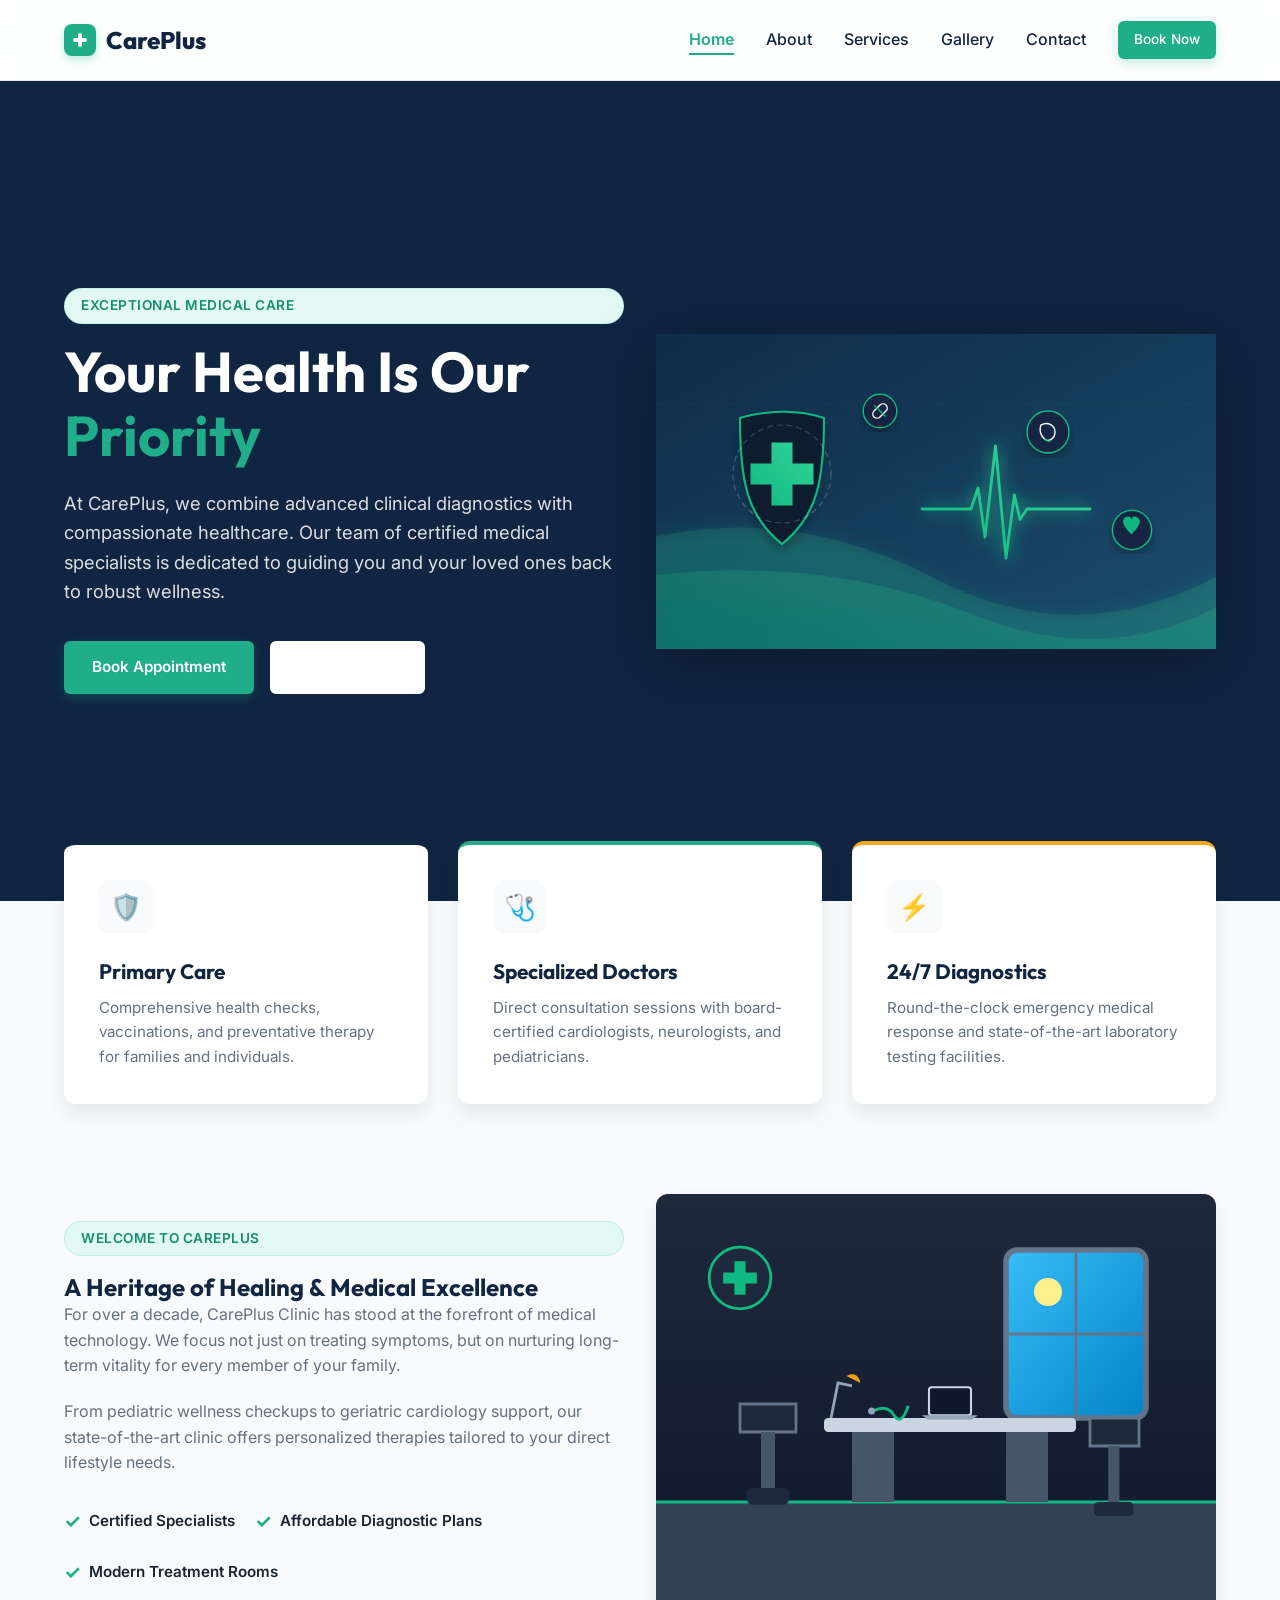
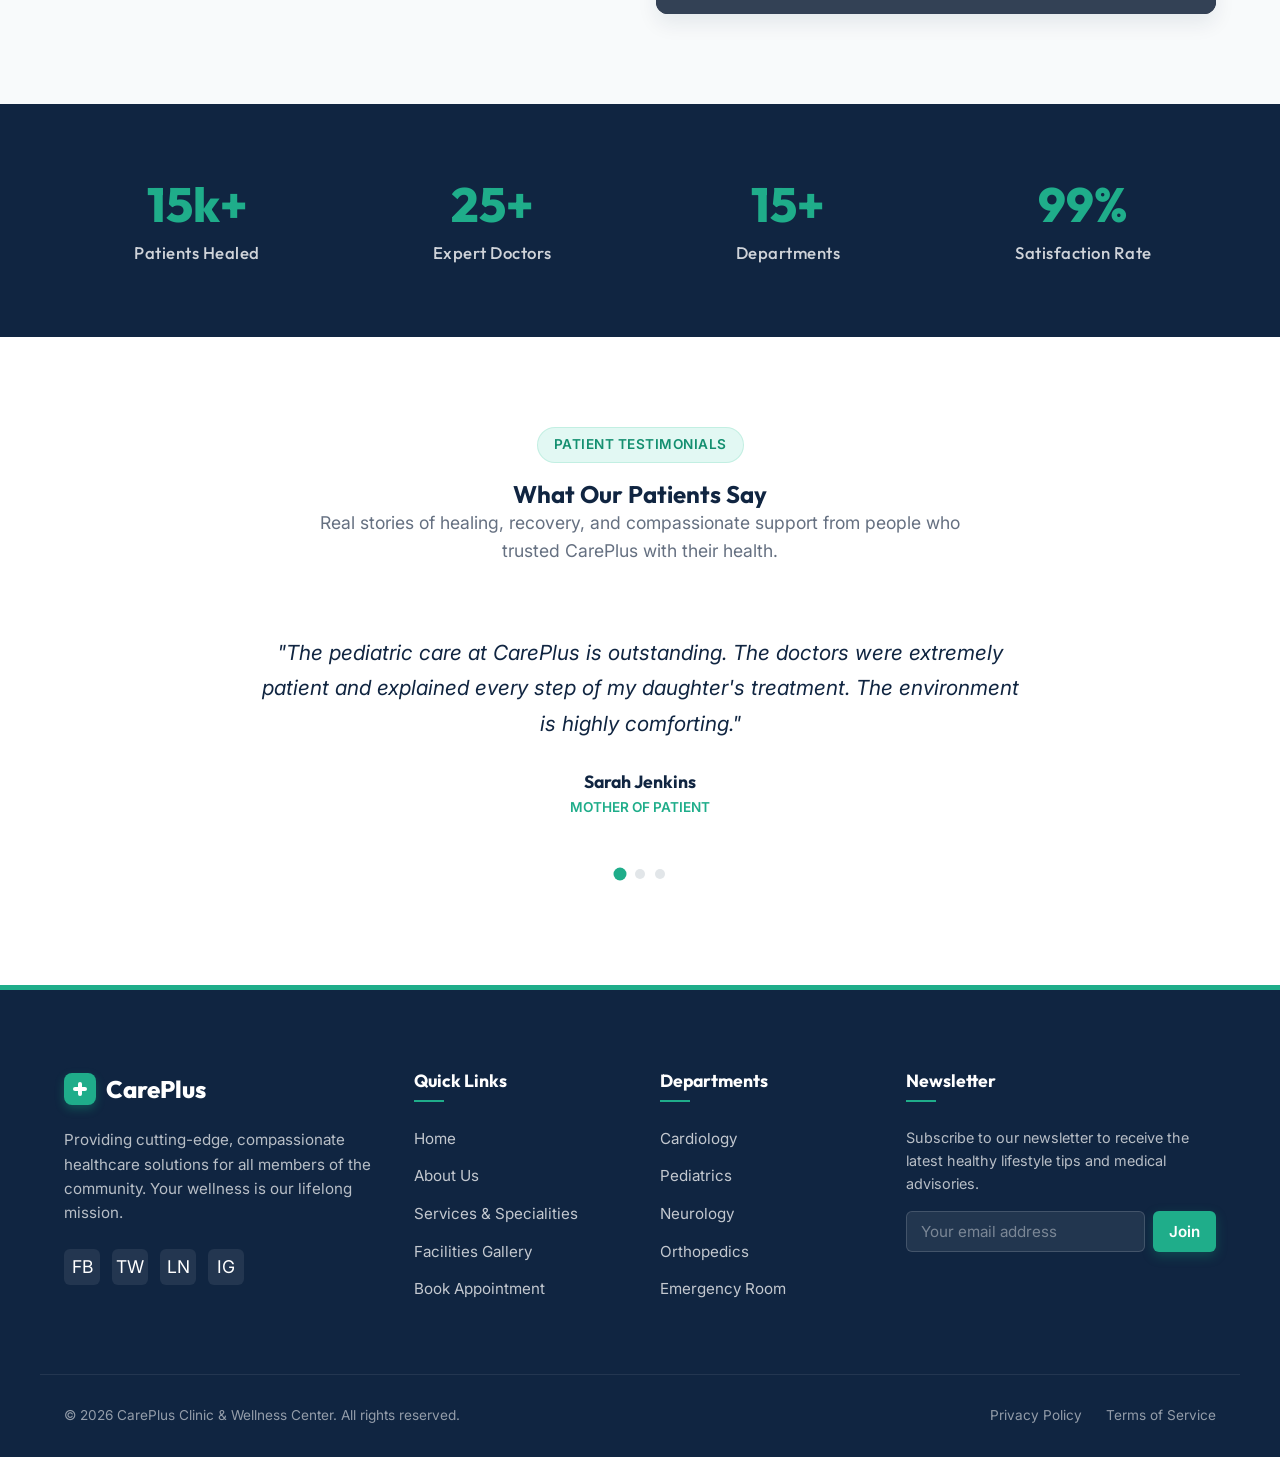
==== index.html @ 42dba678 "Add files via upload" ====
<!DOCTYPE html>
<html lang="en">
<head>
  <meta charset="UTF-8">
  <meta name="viewport" content="width=device-width, initial-scale=1.0">
  <!-- Basic SEO Checklist -->
  <title>CarePlus Clinic & Wellness Center | Home</title>
  <meta name="description" content="Welcome to CarePlus Clinic & Wellness Center. We provide compassionate, state-of-the-art healthcare services including pediatrics, cardiology, orthopedics, and emergency care. Book your appointment online today.">
  <meta name="keywords" content="health care clinic, medical services, book appointment online, emergency doctor, family wellness, CarePlus clinic">
  <!-- Stylesheets -->
  <link rel="stylesheet" href="css/style.css">
  <link rel="icon" type="image/svg+xml" href="assets/images/doctor-1.svg">
</head>
<body>

  <!-- Navigation Header -->
  <header>
    <div class="container navbar">
      <a href="index.html" class="logo" id="headerLogo">
        <div class="logo-cross"></div>
        <span>CarePlus</span>
      </a>
      <nav>
        <ul class="nav-links" id="navigationMenu">
          <li><a href="index.html" class="active">Home</a></li>
          <li><a href="about.html">About</a></li>
          <li><a href="services.html">Services</a></li>
          <li><a href="gallery.html">Gallery</a></li>
          <li><a href="contact.html">Contact</a></li>
          <li><a href="contact.html" class="btn btn-primary" style="padding: 8px 16px; font-size: 0.85rem; color: #fff;">Book Now</a></li>
        </ul>
      </nav>
      <div class="hamburger" id="mobileMenuToggle">
        <span></span>
        <span></span>
        <span></span>
      </div>
    </div>
  </header>

  <!-- Main Content -->
  <main>
    
    <!-- Hero Banner Section -->
    <section class="hero" id="homeHero">
      <div class="container grid-2">
        <div class="hero-content">
          <span class="badge">Exceptional Medical Care</span>
          <h1>Your Health Is Our <span>Priority</span></h1>
          <p class="hero-text">At CarePlus, we combine advanced clinical diagnostics with compassionate healthcare. Our team of certified medical specialists is dedicated to guiding you and your loved ones back to robust wellness.</p>
          <div class="hero-buttons">
            <a href="contact.html" class="btn btn-primary" id="heroBookBtn">Book Appointment</a>
            <a href="services.html" class="btn btn-secondary btn-light" id="heroServicesBtn" style="border: 2px solid #fff; color: #fff;">Our Services</a>
          </div>
        </div>
        <div class="hero-img">
          <img src="assets/images/hero.svg" alt="Modern healthcare clinic facilities and stethoscope illustration representing CarePlus wellness" id="heroIllustration">
        </div>
      </div>
    </section>

    <!-- Overlapping Features Cards -->
    <section class="features-grid container" id="homeFeatures">
      <div class="grid-3">
        <!-- Feature 1 -->
        <div class="feature-card">
          <div class="feature-icon">🛡️</div>
          <h3>Primary Care</h3>
          <p>Comprehensive health checks, vaccinations, and preventative therapy for families and individuals.</p>
        </div>
        <!-- Feature 2 -->
        <div class="feature-card">
          <div class="feature-icon">🩺</div>
          <h3>Specialized Doctors</h3>
          <p>Direct consultation sessions with board-certified cardiologists, neurologists, and pediatricians.</p>
        </div>
        <!-- Feature 3 -->
        <div class="feature-card">
          <div class="feature-icon">⚡</div>
          <h3>24/7 Diagnostics</h3>
          <p>Round-the-clock emergency medical response and state-of-the-art laboratory testing facilities.</p>
        </div>
      </div>
    </section>

    <!-- Welcome Section (Highlights) -->
    <section class="section-padding" id="welcomeSection">
      <div class="container grid-2">
        <div style="display: flex; flex-direction: column; justify-content: center;">
          <span class="badge">Welcome to CarePlus</span>
          <h2>A Heritage of Healing & Medical Excellence</h2>
          <p style="color: var(--text-muted); margin-bottom: 20px;">For over a decade, CarePlus Clinic has stood at the forefront of medical technology. We focus not just on treating symptoms, but on nurturing long-term vitality for every member of your family.</p>
          <p style="color: var(--text-muted); margin-bottom: 30px;">From pediatric wellness checkups to geriatric cardiology support, our state-of-the-art clinic offers personalized therapies tailored to your direct lifestyle needs.</p>
          <div style="display: flex; gap: 20px; flex-wrap: wrap;">
            <div style="display: flex; align-items: center; gap: 8px;">
              <span style="color: var(--secondary-color); font-weight: bold; font-size: 1.2rem;">✓</span>
              <span style="font-weight: 600; font-size: 0.95rem;">Certified Specialists</span>
            </div>
            <div style="display: flex; align-items: center; gap: 8px;">
              <span style="color: var(--secondary-color); font-weight: bold; font-size: 1.2rem;">✓</span>
              <span style="font-weight: 600; font-size: 0.95rem;">Affordable Diagnostic Plans</span>
            </div>
            <div style="display: flex; align-items: center; gap: 8px;">
              <span style="color: var(--secondary-color); font-weight: bold; font-size: 1.2rem;">✓</span>
              <span style="font-weight: 600; font-size: 0.95rem;">Modern Treatment Rooms</span>
            </div>
          </div>
        </div>
        <div style="display: flex; align-items: center; justify-content: center;">
          <img src="assets/images/clinic-1.svg" alt="Modern doctor consultation room and patient lounge at CarePlus Clinic" style="border-radius: var(--border-radius-md); box-shadow: var(--shadow-md);" id="welcomeImage">
        </div>
      </div>
    </section>

    <!-- Clinic Statistics -->
    <section class="stats" id="clinicStats">
      <div class="container stats-grid">
        <div class="stat-item">
          <h3>15k+</h3>
          <p>Patients Healed</p>
        </div>
        <div class="stat-item">
          <h3>25+</h3>
          <p>Expert Doctors</p>
        </div>
        <div class="stat-item">
          <h3>15+</h3>
          <p>Departments</p>
        </div>
        <div class="stat-item">
          <h3>99%</h3>
          <p>Satisfaction Rate</p>
        </div>
      </div>
    </section>

    <!-- Patient Reviews (JavaScript Testimonial Slider) -->
    <section class="section-padding testimonials" id="patientTestimonials">
      <div class="container">
        <div class="text-center">
          <span class="badge">Patient Testimonials</span>
          <h2>What Our Patients Say</h2>
          <p class="section-desc">Real stories of healing, recovery, and compassionate support from people who trusted CarePlus with their health.</p>
        </div>
        
        <div class="slider-container">
          <div class="slider-wrapper" id="testimonialsWrapper">
            <!-- Slide 1 -->
            <div class="testimonial-slide">
              <p class="testimonial-quote">"The pediatric care at CarePlus is outstanding. The doctors were extremely patient and explained every step of my daughter's treatment. The environment is highly comforting."</p>
              <div class="testimonial-author">
                <h4>Sarah Jenkins</h4>
                <p>Mother of Patient</p>
              </div>
            </div>
            <!-- Slide 2 -->
            <div class="testimonial-slide">
              <p class="testimonial-quote">"I had my cardiac diagnostic evaluation done here. The facility is equipped with top-tier technology. Scheduling was smooth, and the cardiologist spent time answering all my questions."</p>
              <div class="testimonial-author">
                <h4>Marcus Henderson</h4>
                <p>Cardiology Patient</p>
              </div>
            </div>
            <!-- Slide 3 -->
            <div class="testimonial-slide">
              <p class="testimonial-quote">"During an emergency health scare, CarePlus reacted immediately. Their triage team was exceptionally professional and fast-tracked my tests. Highly recommended clinic!"</p>
              <div class="testimonial-author">
                <h4>Elena Rostova</h4>
                <p>Emergency Care Patient</p>
              </div>
            </div>
          </div>
          <!-- Dots Container (managed dynamically by JS) -->
          <div class="slider-dots" id="sliderDotsContainer"></div>
        </div>
      </div>
    </section>

  </main>

  <!-- Footer -->
  <footer>
    <div class="container footer-grid">
      <div class="footer-brand">
        <a href="index.html" class="logo">
          <div class="logo-cross"></div>
          <span>CarePlus</span>
        </a>
        <p>Providing cutting-edge, compassionate healthcare solutions for all members of the community. Your wellness is our lifelong mission.</p>
        <div class="footer-socials">
          <a href="#" aria-label="Facebook">FB</a>
          <a href="#" aria-label="Twitter">TW</a>
          <a href="#" aria-label="LinkedIn">LN</a>
          <a href="#" aria-label="Instagram">IG</a>
        </div>
      </div>
      <div class="footer-col">
        <h4>Quick Links</h4>
        <ul class="footer-links">
          <li><a href="index.html">Home</a></li>
          <li><a href="about.html">About Us</a></li>
          <li><a href="services.html">Services & Specialities</a></li>
          <li><a href="gallery.html">Facilities Gallery</a></li>
          <li><a href="contact.html">Book Appointment</a></li>
        </ul>
      </div>
      <div class="footer-col">
        <h4>Departments</h4>
        <ul class="footer-links">
          <li><a href="services.html">Cardiology</a></li>
          <li><a href="services.html">Pediatrics</a></li>
          <li><a href="services.html">Neurology</a></li>
          <li><a href="services.html">Orthopedics</a></li>
          <li><a href="services.html">Emergency Room</a></li>
        </ul>
      </div>
      <div class="footer-col footer-newsletter">
        <h4>Newsletter</h4>
        <p>Subscribe to our newsletter to receive the latest healthy lifestyle tips and medical advisories.</p>
        <form class="newsletter-form" onsubmit="event.preventDefault(); alert('Thank you for subscribing!'); this.reset();">
          <input type="email" placeholder="Your email address" class="form-control" required aria-label="Email address for newsletter">
          <button type="submit" class="btn btn-primary" aria-label="Subscribe to newsletter">Join</button>
        </form>
      </div>
    </div>
    <div class="container footer-bottom">
      <p>&copy; 2026 CarePlus Clinic & Wellness Center. All rights reserved.</p>
      <div class="footer-bottom-links">
        <a href="#">Privacy Policy</a>
        <a href="#">Terms of Service</a>
      </div>
    </div>
  </footer>

  <!-- Scripts -->
  <script src="js/main.js"></script>
</body>
</html>
---- css/style.css ----
@import url('https://fonts.googleapis.com/css2?family=Inter:wght@300;400;500;600;700&family=Outfit:wght@400;500;600;700;800&display=swap');

/* ==========================================
   DESIGN TOKENS & ROOT VARIABLES
   ========================================== */
:root {
  --primary-color: hsl(215, 60%, 16%);     /* Navy Blue */
  --primary-light: hsl(215, 55%, 28%);
  --secondary-color: hsl(165, 70%, 40%);   /* Emerald/Teal */
  --secondary-dark: hsl(165, 75%, 32%);
  --secondary-light: hsl(165, 60%, 93%);
  --accent-color: hsl(38, 95%, 55%);       /* Gold/Orange */
  --text-dark: hsl(215, 30%, 15%);
  --text-muted: hsl(215, 12%, 45%);
  --bg-light: hsl(210, 30%, 98%);
  --bg-white: hsl(0, 0%, 100%);
  --border-color: hsl(210, 15%, 90%);
  
  --font-heading: 'Outfit', sans-serif;
  --font-body: 'Inter', sans-serif;
  
  --shadow-sm: 0 2px 4px rgba(16, 42, 67, 0.05);
  --shadow-md: 0 10px 20px rgba(16, 42, 67, 0.08);
  --shadow-lg: 0 20px 40px rgba(16, 42, 67, 0.12);
  --transition-smooth: all 0.35s cubic-bezier(0.4, 0, 0.2, 1);
  --border-radius-sm: 6px;
  --border-radius-md: 12px;
  --border-radius-lg: 24px;
}

/* ==========================================
   BASE & RESET STYLES
   ========================================== */
*, *::before, *::after {
  box-sizing: border-box;
  margin: 0;
  padding: 0;
}

html {
  scroll-behavior: smooth;
  font-size: 16px;
  overflow-x: hidden;
}

body {
  font-family: var(--font-body);
  background-color: var(--bg-light);
  color: var(--text-dark);
  line-height: 1.6;
  -webkit-font-smoothing: antialiased;
}

h1, h2, h3, h4, h5, h6 {
  font-family: var(--font-heading);
  color: var(--primary-color);
  font-weight: 700;
  line-height: 1.25;
}

a {
  text-decoration: none;
  color: inherit;
  transition: var(--transition-smooth);
}

img, svg {
  max-width: 100%;
  height: auto;
  display: block;
}

ul {
  list-style: none;
}

button, input, select, textarea {
  font-family: inherit;
  font-size: inherit;
  border: none;
  outline: none;
  background: none;
}

/* ==========================================
   LAYOUT CONTAINERS & GRIDS
   ========================================== */
.container {
  width: 100%;
  max-width: 1200px;
  margin: 0 auto;
  padding: 0 24px;
}

.grid-2 {
  display: grid;
  grid-template-columns: repeat(2, 1fr);
  gap: 32px;
}

.grid-3 {
  display: grid;
  grid-template-columns: repeat(3, 1fr);
  gap: 30px;
}

.grid-4 {
  display: grid;
  grid-template-columns: repeat(4, 1fr);
  gap: 24px;
}

.section-padding {
  padding: 90px 0;
}

.text-center {
  text-align: center;
}

.badge {
  display: inline-block;
  padding: 6px 16px;
  background-color: var(--secondary-light);
  color: var(--secondary-dark);
  border-radius: 50px;
  font-weight: 600;
  font-size: 0.85rem;
  letter-spacing: 0.5px;
  text-transform: uppercase;
  margin-bottom: 16px;
  border: 1px solid rgba(16, 185, 129, 0.15);
}

.section-title {
  font-size: 2.5rem;
  margin-bottom: 16px;
  position: relative;
}

.section-desc {
  color: var(--text-muted);
  max-width: 650px;
  margin: 0 auto 50px auto;
  font-size: 1.1rem;
}

/* ==========================================
   HEADER & NAVIGATION
   ========================================== */
header {
  position: sticky;
  top: 0;
  z-index: 1000;
  background-color: rgba(255, 255, 255, 0.85);
  backdrop-filter: blur(12px);
  -webkit-backdrop-filter: blur(12px);
  border-bottom: 1px solid var(--border-color);
  box-shadow: var(--shadow-sm);
  transition: var(--transition-smooth);
}

.navbar {
  display: flex;
  justify-content: space-between;
  align-items: center;
  height: 80px;
}

.logo {
  display: flex;
  align-items: center;
  gap: 10px;
  font-size: 1.5rem;
  font-weight: 800;
  font-family: var(--font-heading);
  color: var(--primary-color);
}

.logo-cross {
  width: 32px;
  height: 32px;
  background: var(--secondary-color);
  border-radius: 8px;
  position: relative;
  display: flex;
  align-items: center;
  justify-content: center;
  box-shadow: 0 4px 10px rgba(16, 185, 129, 0.3);
}

.logo-cross::before,
.logo-cross::after {
  content: '';
  position: absolute;
  background: var(--bg-white);
  border-radius: 2px;
}

.logo-cross::before {
  width: 14px;
  height: 4px;
}

.logo-cross::after {
  width: 4px;
  height: 14px;
}

.nav-links {
  display: flex;
  gap: 32px;
  align-items: center;
}

.nav-links a {
  font-weight: 500;
  color: var(--primary-color);
  position: relative;
  padding: 6px 0;
  font-size: 1rem;
}

.nav-links a::after {
  content: '';
  position: absolute;
  bottom: 0;
  left: 0;
  width: 0;
  height: 2px;
  background-color: var(--secondary-color);
  transition: var(--transition-smooth);
}

.nav-links a:hover::after,
.nav-links a.active::after {
  width: 100%;
}

.nav-links a.active {
  color: var(--secondary-color);
  font-weight: 600;
}

/* Hamburger menu button */
.hamburger {
  display: none;
  flex-direction: column;
  justify-content: space-between;
  width: 24px;
  height: 18px;
  cursor: pointer;
  z-index: 1001;
}

.hamburger span {
  display: block;
  height: 2.5px;
  width: 100%;
  background-color: var(--primary-color);
  border-radius: 4px;
  transition: var(--transition-smooth);
}

/* ==========================================
   BUTTONS
   ========================================== */
.btn {
  display: inline-flex;
  align-items: center;
  justify-content: center;
  padding: 12px 28px;
  font-weight: 600;
  border-radius: var(--border-radius-sm);
  cursor: pointer;
  transition: var(--transition-smooth);
  font-size: 0.95rem;
}

.btn-primary {
  background-color: var(--secondary-color);
  color: var(--bg-white);
  box-shadow: 0 4px 12px rgba(16, 185, 129, 0.25);
}

.btn-primary:hover {
  background-color: var(--secondary-dark);
  transform: translateY(-2px);
  box-shadow: 0 6px 18px rgba(16, 185, 129, 0.35);
}

.btn-secondary {
  background-color: transparent;
  color: var(--primary-color);
  border: 2px solid var(--primary-color);
}

.btn-secondary:hover {
  background-color: var(--primary-color);
  color: var(--bg-white);
  transform: translateY(-2px);
}

.btn-light {
  background-color: var(--bg-white);
  color: var(--primary-color);
  box-shadow: var(--shadow-sm);
}

.btn-light:hover {
  background-color: var(--secondary-light);
  color: var(--secondary-dark);
  transform: translateY(-2px);
}

/* ==========================================
   HERO / BANNER SECTION
   ========================================== */
.hero {
  position: relative;
  background-color: var(--primary-color);
  color: var(--bg-white);
  overflow: hidden;
  padding: 100px 0;
  min-height: calc(100vh - 80px);
  display: flex;
  align-items: center;
}

.hero-content {
  display: flex;
  flex-direction: column;
  justify-content: center;
}

.hero h1 {
  color: var(--bg-white);
  font-size: 3.5rem;
  line-height: 1.15;
  margin-bottom: 20px;
}

.hero h1 span {
  color: var(--secondary-color);
}

.hero-text {
  font-size: 1.15rem;
  color: rgba(255, 255, 255, 0.85);
  margin-bottom: 35px;
  max-width: 550px;
}

.hero-buttons {
  display: flex;
  gap: 16px;
}

.hero-img {
  display: flex;
  align-items: center;
  justify-content: center;
}

.hero-img img, .hero-img svg {
  filter: drop-shadow(0 15px 30px rgba(0, 0, 0, 0.3));
  max-height: 420px;
  animation: float 6s ease-in-out infinite;
}

@keyframes float {
  0% { transform: translateY(0px); }
  50% { transform: translateY(-12px); }
  100% { transform: translateY(0px); }
}

/* ==========================================
   CARDS & FEATURES SECTION
   ========================================== */
.features-grid {
  margin-top: -60px;
  position: relative;
  z-index: 10;
}

.feature-card {
  background-color: var(--bg-white);
  padding: 35px;
  border-radius: var(--border-radius-md);
  box-shadow: var(--shadow-md);
  transition: var(--transition-smooth);
  border-top: 4px solid var(--primary-color);
}

.feature-card:nth-child(2) {
  border-top-color: var(--secondary-color);
}

.feature-card:nth-child(3) {
  border-top-color: var(--accent-color);
}

.feature-card:hover {
  transform: translateY(-8px);
  box-shadow: var(--shadow-lg);
}

.feature-icon {
  width: 54px;
  height: 54px;
  background-color: var(--bg-light);
  border-radius: 12px;
  display: flex;
  align-items: center;
  justify-content: center;
  font-size: 1.6rem;
  color: var(--secondary-color);
  margin-bottom: 24px;
}

.feature-card h3 {
  margin-bottom: 12px;
  font-size: 1.3rem;
}

.feature-card p {
  color: var(--text-muted);
  font-size: 0.95rem;
}

/* ==========================================
   STATS SECTION
   ========================================== */
.stats {
  background-color: var(--primary-color);
  color: var(--bg-white);
  padding: 70px 0;
}

.stats-grid {
  display: grid;
  grid-template-columns: repeat(4, 1fr);
  gap: 30px;
  text-align: center;
}

.stat-item h3 {
  color: var(--secondary-color);
  font-size: 3rem;
  font-weight: 800;
  margin-bottom: 6px;
}

.stat-item p {
  font-family: var(--font-heading);
  font-weight: 500;
  font-size: 1.05rem;
  letter-spacing: 0.5px;
  color: rgba(255, 255, 255, 0.8);
}

/* ==========================================
   SERVICES & CLINICAL DEPARTMENTS
   ========================================== */
.service-card {
  background-color: var(--bg-white);
  border-radius: var(--border-radius-md);
  overflow: hidden;
  box-shadow: var(--shadow-sm);
  border: 1px solid var(--border-color);
  transition: var(--transition-smooth);
}

.service-card:hover {
  transform: translateY(-6px);
  box-shadow: var(--shadow-md);
  border-color: var(--secondary-light);
}

.service-card-body {
  padding: 30px;
}

.service-icon {
  font-size: 2.2rem;
  color: var(--secondary-color);
  margin-bottom: 20px;
  display: inline-block;
}

.service-card h3 {
  font-size: 1.35rem;
  margin-bottom: 14px;
}

.service-card p {
  color: var(--text-muted);
  font-size: 0.95rem;
  margin-bottom: 20px;
}

.read-more {
  display: inline-flex;
  align-items: center;
  gap: 6px;
  font-weight: 600;
  color: var(--secondary-color);
  font-size: 0.9rem;
}

.read-more:hover {
  color: var(--secondary-dark);
  gap: 10px;
}

/* ==========================================
   TESTIMONIALS SLIDER
   ========================================== */
.testimonials {
  background-color: var(--bg-white);
}

.slider-container {
  max-width: 800px;
  margin: 0 auto;
  position: relative;
  overflow: hidden;
  min-height: 280px;
}

.slider-wrapper {
  display: flex;
  transition: transform 0.5s ease-in-out;
}

.testimonial-slide {
  min-width: 100%;
  box-sizing: border-box;
  padding: 20px;
  text-align: center;
}

.testimonial-quote {
  font-size: 1.3rem;
  font-style: italic;
  color: var(--primary-color);
  margin-bottom: 30px;
  line-height: 1.7;
}

.testimonial-author h4 {
  font-size: 1.1rem;
  margin-bottom: 4px;
}

.testimonial-author p {
  color: var(--secondary-color);
  font-size: 0.85rem;
  font-weight: 600;
  text-transform: uppercase;
}

.slider-dots {
  display: flex;
  justify-content: center;
  gap: 10px;
  margin-top: 30px;
}

.slider-dot {
  width: 10px;
  height: 10px;
  border-radius: 50%;
  background-color: var(--border-color);
  cursor: pointer;
  transition: var(--transition-smooth);
}

.slider-dot.active {
  background-color: var(--secondary-color);
  transform: scale(1.3);
}

/* ==========================================
   DOCTORS / TEAM PORTRAITS
   ========================================== */
.doctor-card {
  background-color: var(--bg-white);
  border-radius: var(--border-radius-md);
  overflow: hidden;
  box-shadow: var(--shadow-sm);
  border: 1px solid var(--border-color);
  transition: var(--transition-smooth);
}

.doctor-card:hover {
  transform: translateY(-6px);
  box-shadow: var(--shadow-md);
}

.doctor-img-wrapper {
  position: relative;
  background-color: var(--bg-light);
  overflow: hidden;
  aspect-ratio: 1/1;
}

.doctor-img-wrapper img {
  width: 100%;
  height: 100%;
  object-fit: cover;
  transition: var(--transition-smooth);
}

.doctor-card:hover .doctor-img-wrapper img {
  transform: scale(1.05);
}

.doctor-info {
  padding: 24px;
  text-align: center;
}

.doctor-info h3 {
  font-size: 1.25rem;
  margin-bottom: 6px;
}

.doctor-spec {
  color: var(--secondary-color);
  font-weight: 600;
  font-size: 0.9rem;
  margin-bottom: 12px;
}

.doctor-meta {
  color: var(--text-muted);
  font-size: 0.85rem;
}

/* ==========================================
   GALLERY WITH LIGHTBOX/CAPTION
   ========================================== */
.gallery-grid {
  display: grid;
  grid-template-columns: repeat(3, 1fr);
  gap: 24px;
}

.gallery-item {
  position: relative;
  border-radius: var(--border-radius-md);
  overflow: hidden;
  aspect-ratio: 4/3;
  box-shadow: var(--shadow-sm);
  cursor: pointer;
}

.gallery-item img {
  width: 100%;
  height: 100%;
  object-fit: cover;
  transition: var(--transition-smooth);
}

.gallery-overlay {
  position: absolute;
  top: 0;
  left: 0;
  width: 100%;
  height: 100%;
  background: linear-gradient(0deg, rgba(15, 42, 67, 0.9) 0%, rgba(15, 42, 67, 0.2) 100%);
  opacity: 0;
  display: flex;
  flex-direction: column;
  justify-content: flex-end;
  padding: 24px;
  transition: var(--transition-smooth);
}

.gallery-item:hover img {
  transform: scale(1.08);
}

.gallery-item:hover .gallery-overlay {
  opacity: 1;
}

.gallery-overlay h3 {
  color: var(--bg-white);
  font-size: 1.15rem;
  margin-bottom: 4px;
}

.gallery-overlay p {
  color: var(--secondary-light);
  font-size: 0.85rem;
}

/* ==========================================
   ACCORDION (FAQ SECTION)
   ========================================== */
.faq-accordion {
  max-width: 800px;
  margin: 0 auto;
}

.faq-item {
  background-color: var(--bg-white);
  border-radius: var(--border-radius-sm);
  margin-bottom: 16px;
  border: 1px solid var(--border-color);
  overflow: hidden;
}

.faq-header {
  padding: 20px 24px;
  display: flex;
  justify-content: space-between;
  align-items: center;
  cursor: pointer;
  user-select: none;
  transition: var(--transition-smooth);
}

.faq-header:hover {
  background-color: var(--bg-light);
}

.faq-header h3 {
  font-size: 1.1rem;
  font-weight: 600;
}

.faq-icon {
  position: relative;
  width: 16px;
  height: 16px;
  flex-shrink: 0;
}

.faq-icon::before,
.faq-icon::after {
  content: '';
  position: absolute;
  background-color: var(--primary-color);
  transition: var(--transition-smooth);
}

.faq-icon::before {
  top: 7px;
  left: 0;
  width: 100%;
  height: 2px;
}

.faq-icon::after {
  top: 0;
  left: 7px;
  width: 2px;
  height: 100%;
}

.faq-item.active .faq-icon::after {
  transform: rotate(90deg);
  opacity: 0;
}

.faq-body {
  max-height: 0;
  overflow: hidden;
  transition: max-height 0.35s ease-out;
}

.faq-content {
  padding: 0 24px 24px 24px;
  color: var(--text-muted);
  font-size: 0.95rem;
  border-top: 1px solid transparent;
}

.faq-item.active .faq-body {
  max-height: 300px; /* Adjust according to body content */
}

/* ==========================================
   CONTACT PAGE & APPOINTMENT FORM
   ========================================== */
.contact-section-grid {
  display: grid;
  grid-template-columns: 1.2fr 1.8fr;
  gap: 40px;
}

.contact-info-panel {
  background-color: var(--primary-color);
  color: var(--bg-white);
  padding: 40px;
  border-radius: var(--border-radius-md);
  display: flex;
  flex-direction: column;
  justify-content: space-between;
  box-shadow: var(--shadow-md);
}

.contact-info-panel h2 {
  color: var(--bg-white);
  font-size: 1.8rem;
  margin-bottom: 12px;
}

.contact-info-panel p.panel-sub {
  color: rgba(255, 255, 255, 0.7);
  margin-bottom: 40px;
}

.contact-details {
  display: flex;
  flex-direction: column;
  gap: 30px;
  margin-bottom: 40px;
}

.contact-item {
  display: flex;
  gap: 16px;
  align-items: flex-start;
}

.contact-icon {
  font-size: 1.3rem;
  color: var(--secondary-color);
  background-color: rgba(16, 185, 129, 0.1);
  padding: 10px;
  border-radius: 8px;
}

.contact-item h4 {
  color: var(--bg-white);
  font-size: 1.05rem;
  margin-bottom: 4px;
}

.contact-item p {
  color: rgba(255, 255, 255, 0.85);
  font-size: 0.9rem;
}

.emergency-call {
  background-color: rgba(255, 255, 255, 0.08);
  padding: 20px;
  border-radius: var(--border-radius-sm);
  border-left: 4px solid var(--secondary-color);
  display: flex;
  align-items: center;
  gap: 16px;
}

.emergency-call-icon {
  font-size: 2rem;
  color: var(--secondary-color);
}

.emergency-call-text h4 {
  color: var(--bg-white);
  font-size: 0.9rem;
  text-transform: uppercase;
  letter-spacing: 0.5px;
  margin-bottom: 2px;
}

.emergency-call-text p {
  font-size: 1.25rem;
  font-weight: 700;
  color: var(--bg-white);
}

/* Appointment Form */
.appointment-form-panel {
  background-color: var(--bg-white);
  padding: 40px;
  border-radius: var(--border-radius-md);
  box-shadow: var(--shadow-md);
  border: 1px solid var(--border-color);
}

.form-group-row {
  display: grid;
  grid-template-columns: repeat(2, 1fr);
  gap: 20px;
  margin-bottom: 20px;
}

.form-group {
  margin-bottom: 20px;
  position: relative;
}

.form-group label {
  display: block;
  font-size: 0.85rem;
  font-weight: 600;
  color: var(--primary-color);
  margin-bottom: 8px;
  text-transform: uppercase;
  letter-spacing: 0.5px;
}

.form-control {
  width: 100%;
  padding: 12px 16px;
  border: 1px solid var(--border-color);
  background-color: var(--bg-light);
  border-radius: var(--border-radius-sm);
  font-family: var(--font-body);
  color: var(--text-dark);
  font-size: 0.95rem;
  transition: var(--transition-smooth);
}

.form-control:focus {
  border-color: var(--secondary-color);
  background-color: var(--bg-white);
  box-shadow: 0 0 0 3px rgba(16, 185, 129, 0.15);
}

textarea.form-control {
  min-height: 120px;
  resize: vertical;
}

/* Custom validation message styling */
.error-message {
  color: hsl(0, 75%, 50%);
  font-size: 0.8rem;
  margin-top: 4px;
  display: none;
}

.form-group.has-error .form-control {
  border-color: hsl(0, 75%, 50%);
}

.form-group.has-error .error-message {
  display: block;
}

/* Custom Success Modal */
.modal {
  position: fixed;
  top: 0;
  left: 0;
  width: 100%;
  height: 100%;
  z-index: 1100;
  background-color: rgba(15, 23, 42, 0.6);
  backdrop-filter: blur(4px);
  display: flex;
  align-items: center;
  justify-content: center;
  opacity: 0;
  visibility: hidden;
  transition: var(--transition-smooth);
}

.modal.open {
  opacity: 1;
  visibility: visible;
}

.modal-content {
  background-color: var(--bg-white);
  padding: 40px;
  border-radius: var(--border-radius-md);
  max-width: 480px;
  width: 90%;
  text-align: center;
  box-shadow: var(--shadow-lg);
  transform: scale(0.9);
  transition: var(--transition-smooth);
}

.modal.open .modal-content {
  transform: scale(1);
}

.modal-icon {
  width: 64px;
  height: 64px;
  background-color: var(--secondary-light);
  color: var(--secondary-color);
  font-size: 2.2rem;
  border-radius: 50%;
  display: flex;
  align-items: center;
  justify-content: center;
  margin: 0 auto 24px auto;
}

.modal-content h3 {
  font-size: 1.6rem;
  margin-bottom: 12px;
}

.modal-content p {
  color: var(--text-muted);
  margin-bottom: 24px;
}

/* Map Section */
.map-section {
  width: 100%;
  height: 350px;
  border-radius: var(--border-radius-md);
  overflow: hidden;
  margin-top: 50px;
  border: 1px solid var(--border-color);
  box-shadow: var(--shadow-sm);
}

.map-section iframe {
  width: 100%;
  height: 100%;
  border: none;
}

/* ==========================================
   ABOUT PAGE EXTRAS
   ========================================== */
.about-stats {
  background-color: var(--secondary-light);
  color: var(--primary-color);
}

.about-stats .stat-item h3 {
  color: var(--primary-color);
}

.about-stats .stat-item p {
  color: var(--text-muted);
}

.values-grid {
  display: grid;
  grid-template-columns: repeat(3, 1fr);
  gap: 30px;
}

.value-card {
  background-color: var(--bg-white);
  padding: 40px 30px;
  border-radius: var(--border-radius-md);
  border: 1px solid var(--border-color);
  text-align: center;
  transition: var(--transition-smooth);
}

.value-card:hover {
  border-color: var(--secondary-color);
  box-shadow: var(--shadow-md);
  transform: translateY(-4px);
}

.value-icon {
  font-size: 2.5rem;
  color: var(--secondary-color);
  margin-bottom: 20px;
  display: inline-block;
}

.value-card h3 {
  font-size: 1.25rem;
  margin-bottom: 12px;
}

.value-card p {
  color: var(--text-muted);
  font-size: 0.95rem;
}

/* ==========================================
   HEALTH TIPS & BLOG
   ========================================== */
.tips-grid {
  display: grid;
  grid-template-columns: repeat(3, 1fr);
  gap: 30px;
  margin-top: 40px;
}

.tip-card {
  background-color: var(--bg-white);
  border-radius: var(--border-radius-md);
  border: 1px solid var(--border-color);
  overflow: hidden;
  transition: var(--transition-smooth);
}

.tip-card:hover {
  transform: translateY(-6px);
  box-shadow: var(--shadow-md);
  border-color: var(--secondary-light);
}

.tip-badge {
  display: inline-block;
  padding: 4px 10px;
  background-color: var(--secondary-light);
  color: var(--secondary-dark);
  font-size: 0.75rem;
  font-weight: 700;
  border-radius: 4px;
  text-transform: uppercase;
  margin-bottom: 16px;
}

.tip-content {
  padding: 24px;
}

.tip-content h3 {
  font-size: 1.15rem;
  margin-bottom: 10px;
}

.tip-content p {
  color: var(--text-muted);
  font-size: 0.9rem;
  margin-bottom: 16px;
}

/* ==========================================
   FOOTER SECTION
   ========================================== */
footer {
  background-color: var(--primary-color);
  color: var(--bg-white);
  padding: 80px 0 30px 0;
  border-top: 5px solid var(--secondary-color);
}

.footer-grid {
  display: grid;
  grid-template-columns: 1.5fr 1fr 1fr 1.5fr;
  gap: 40px;
  margin-bottom: 60px;
}

.footer-brand .logo {
  color: var(--bg-white);
  margin-bottom: 20px;
}

.footer-brand p {
  color: rgba(255, 255, 255, 0.7);
  font-size: 0.95rem;
  margin-bottom: 24px;
}

.footer-socials {
  display: flex;
  gap: 12px;
}

.footer-socials a {
  width: 36px;
  height: 36px;
  border-radius: 6px;
  background-color: rgba(255, 255, 255, 0.08);
  display: flex;
  align-items: center;
  justify-content: center;
  color: var(--bg-white);
  font-size: 1.1rem;
}

.footer-socials a:hover {
  background-color: var(--secondary-color);
  color: var(--bg-white);
  transform: translateY(-3px);
}

.footer-col h4 {
  color: var(--bg-white);
  font-size: 1.1rem;
  margin-bottom: 24px;
  position: relative;
  padding-bottom: 10px;
}

.footer-col h4::after {
  content: '';
  position: absolute;
  bottom: 0;
  left: 0;
  width: 30px;
  height: 2px;
  background-color: var(--secondary-color);
}

.footer-links li {
  margin-bottom: 12px;
}

.footer-links a {
  color: rgba(255, 255, 255, 0.75);
  font-size: 0.95rem;
}

.footer-links a:hover {
  color: var(--secondary-color);
  padding-left: 6px;
}

.footer-newsletter p {
  color: rgba(255, 255, 255, 0.7);
  font-size: 0.9rem;
  margin-bottom: 16px;
}

.newsletter-form {
  display: flex;
  gap: 8px;
}

.newsletter-form .form-control {
  background-color: rgba(255, 255, 255, 0.08);
  border: 1px solid rgba(255, 255, 255, 0.15);
  color: var(--bg-white);
  padding: 10px 14px;
}

.newsletter-form .form-control::placeholder {
  color: rgba(255, 255, 255, 0.4);
}

.newsletter-form .form-control:focus {
  background-color: rgba(255, 255, 255, 0.15);
}

.newsletter-form button {
  padding: 0 16px;
}

.footer-bottom {
  border-top: 1px solid rgba(255, 255, 255, 0.08);
  padding-top: 30px;
  display: flex;
  justify-content: space-between;
  align-items: center;
  flex-wrap: wrap;
  gap: 20px;
}

.footer-bottom p {
  font-size: 0.85rem;
  color: rgba(255, 255, 255, 0.55);
}

.footer-bottom-links {
  display: flex;
  gap: 24px;
}

.footer-bottom-links a {
  font-size: 0.85rem;
  color: rgba(255, 255, 255, 0.55);
}

.footer-bottom-links a:hover {
  color: var(--secondary-color);
}

/* ==========================================
   RESPONSIVE DESIGN (MEDIA QUERIES)
   ========================================== */

/* Tablet & Mobile Header Adjustments */
@media (max-width: 1024px) {
  .hero h1 {
    font-size: 3rem;
  }
  
  .grid-3 {
    grid-template-columns: repeat(2, 1fr);
  }
  
  .grid-4 {
    grid-template-columns: repeat(2, 1fr);
  }
  
  .footer-grid {
    grid-template-columns: repeat(2, 1fr);
  }
  
  .contact-section-grid {
    grid-template-columns: 1fr;
  }
}

@media (max-width: 768px) {
  /* Navigation */
  .hamburger {
    display: flex;
  }
  
  .nav-links {
    position: fixed;
    top: 80px;
    left: -100%;
    width: 100%;
    height: calc(100vh - 80px);
    background-color: var(--bg-white);
    flex-direction: column;
    align-items: center;
    justify-content: flex-start;
    padding: 60px 0;
    gap: 36px;
    box-shadow: 0 10px 15px rgba(0, 0, 0, 0.05);
    transition: var(--transition-smooth);
    z-index: 999;
  }
  
  .nav-links.open {
    left: 0;
  }
  
  .nav-links a {
    font-size: 1.2rem;
  }
  
  /* Layouts */
  .grid-2, .grid-3, .grid-4 {
    grid-template-columns: 1fr;
    gap: 24px;
  }
  
  .section-title {
    font-size: 2rem;
  }
  
  .section-padding {
    padding: 60px 0;
  }
  
  /* Hero */
  .hero {
    padding: 60px 0;
    text-align: center;
  }
  
  .hero-content {
    align-items: center;
  }
  
  .hero h1 {
    font-size: 2.35rem;
  }
  
  .hero-text {
    margin-bottom: 28px;
  }
  
  .hero-buttons {
    flex-direction: column;
    width: 100%;
    gap: 12px;
  }
  
  .hero-buttons .btn {
    width: 100%;
  }
  
  .hero-img {
    margin-top: 40px;
  }
  
  /* Features Overlapping adjustment */
  .features-grid {
    margin-top: 0;
    padding: 40px 0 0 0;
  }
  
  /* Stats */
  .stats-grid {
    grid-template-columns: repeat(2, 1fr);
    gap: 20px;
  }
  
  .stat-item h3 {
    font-size: 2.2rem;
  }
  
  /* Gallery */
  .gallery-grid {
    grid-template-columns: repeat(2, 1fr);
  }
  
  /* Contact Form inside mobile */
  .form-group-row {
    grid-template-columns: 1fr;
    gap: 0;
  }
  
  .contact-info-panel {
    padding: 30px 20px;
  }
  
  .appointment-form-panel {
    padding: 30px 20px;
  }
}

@media (max-width: 480px) {
  .stats-grid {
    grid-template-columns: 1fr;
    gap: 30px;
  }
  
  .gallery-grid {
    grid-template-columns: 1fr;
  }
  
  .footer-grid {
    grid-template-columns: 1fr;
    gap: 30px;
  }
  
  .footer-bottom {
    flex-direction: column;
    text-align: center;
  }
}
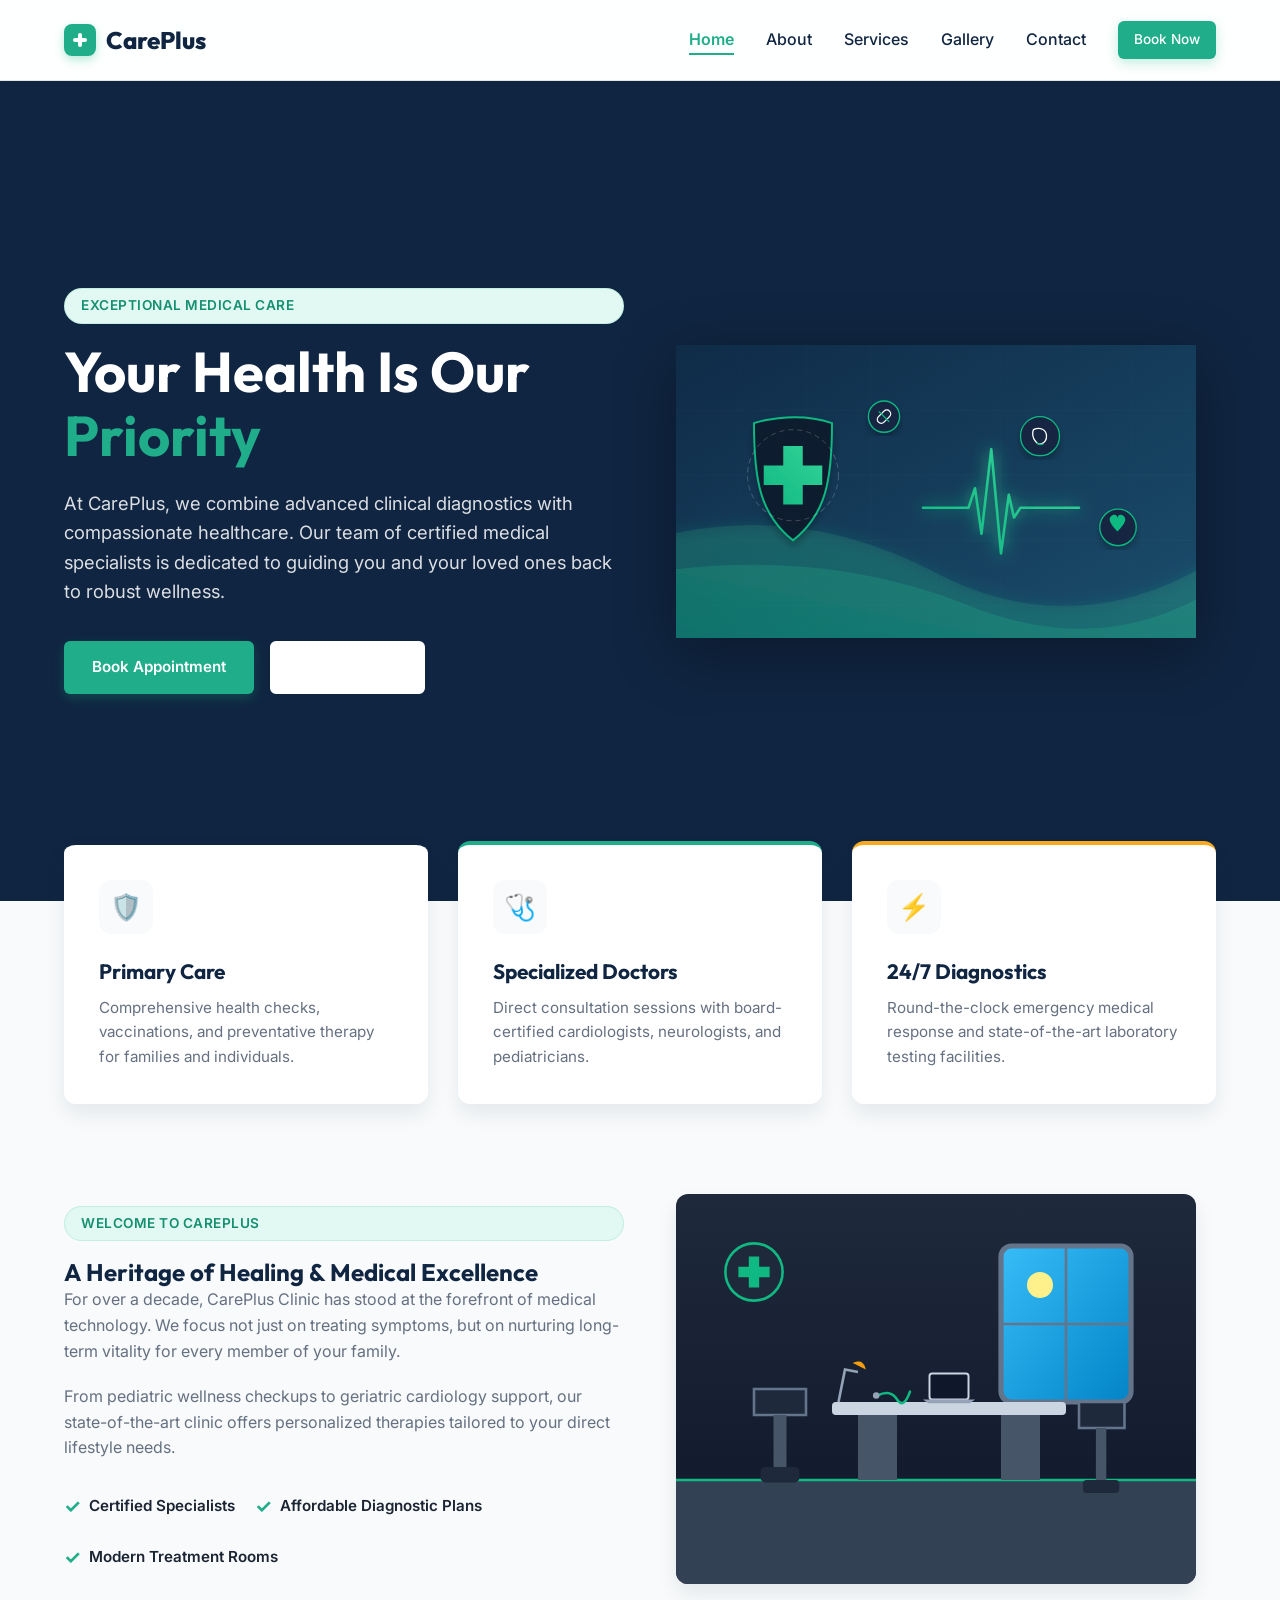
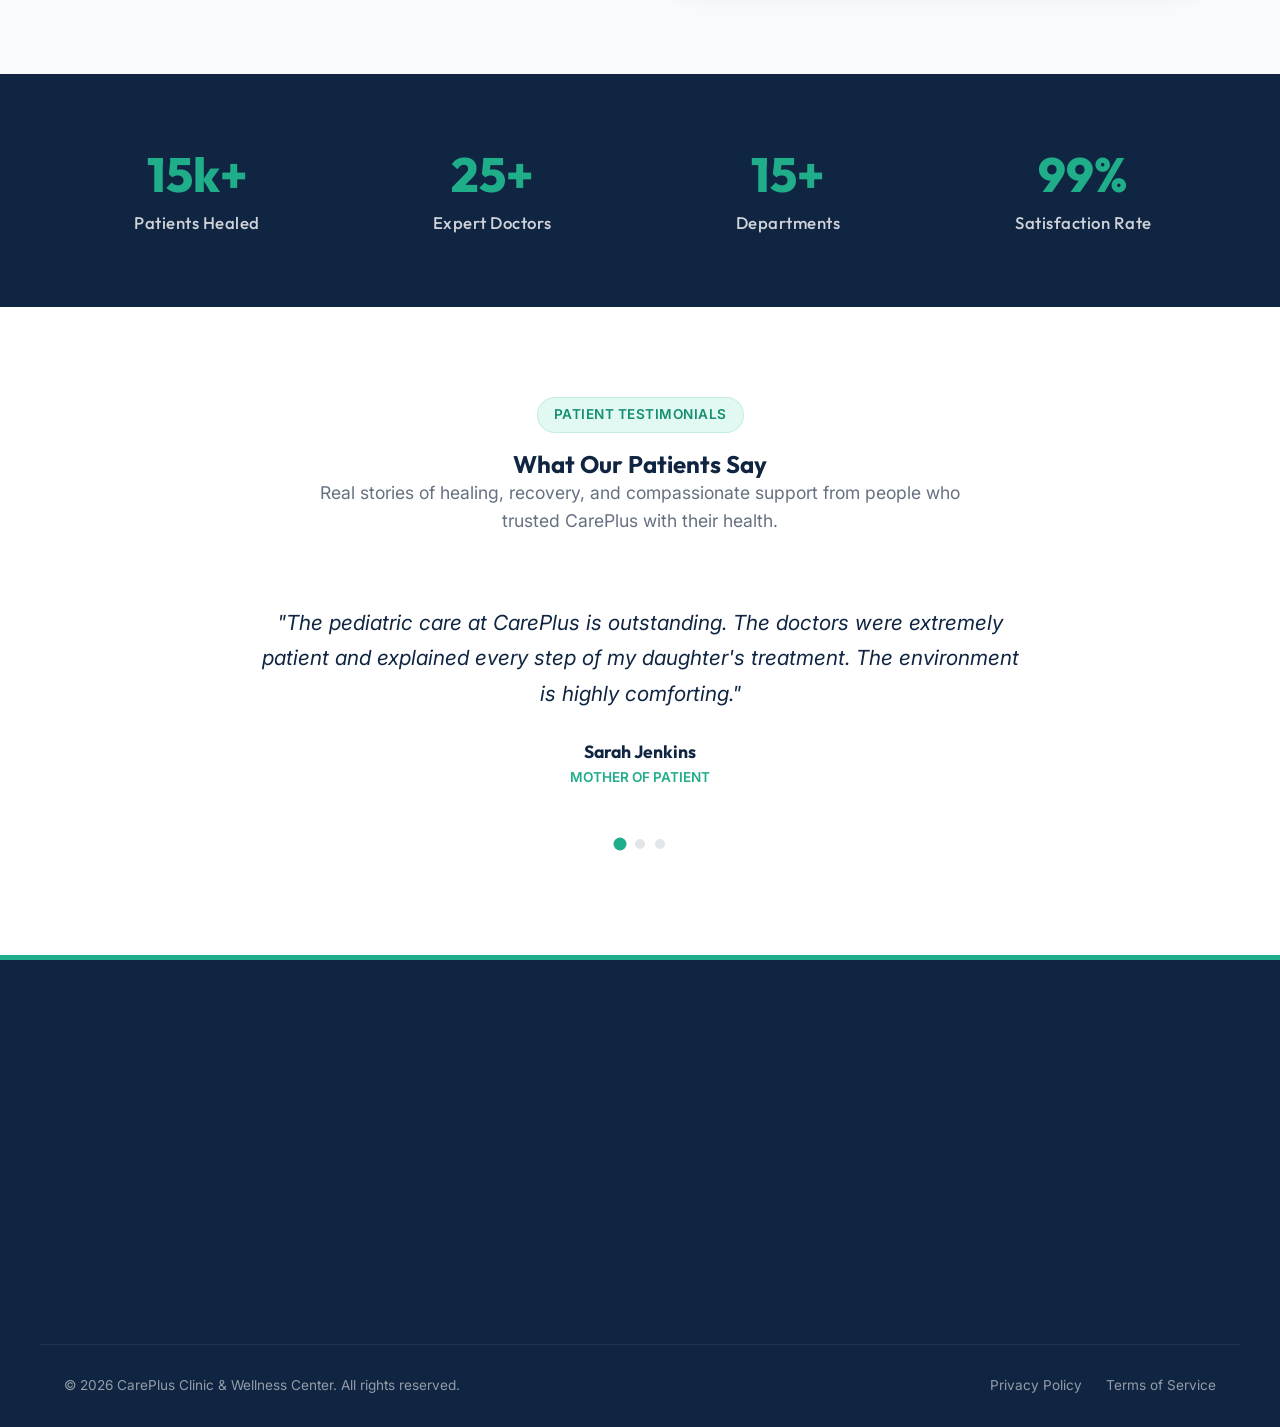
==== commit 4fbff139: "Add files via upload" ====
--- a/index.html
+++ b/index.html
@@ -3,15 +3,68 @@
 <head>
   <meta charset="UTF-8">
   <meta name="viewport" content="width=device-width, initial-scale=1.0">
-  <!-- Basic SEO Checklist -->
-  <title>CarePlus Clinic & Wellness Center | Home</title>
-  <meta name="description" content="Welcome to CarePlus Clinic & Wellness Center. We provide compassionate, state-of-the-art healthcare services including pediatrics, cardiology, orthopedics, and emergency care. Book your appointment online today.">
-  <meta name="keywords" content="health care clinic, medical services, book appointment online, emergency doctor, family wellness, CarePlus clinic">
-  <!-- Stylesheets -->
+
+  <!-- ===== PRIMARY SEO META TAGS ===== -->
+  <title>CarePlus Clinic & Wellness Center | Expert Healthcare Near You</title>
+  <meta name="description" content="CarePlus Clinic offers expert healthcare services — Cardiology, Pediatrics, Neurology & Emergency care. Book an appointment online today and receive compassionate, affordable medical treatment.">
+  <meta name="keywords" content="healthcare clinic, book doctor appointment, cardiology, pediatrics, neurology, orthopedics, emergency care, family wellness, CarePlus clinic">
+  <meta name="author" content="CarePlus Clinic & Wellness Center">
+  <meta name="robots" content="index, follow">
+  <meta name="theme-color" content="#0f2b48">
+  <link rel="canonical" href="index.html">
+
+  <!-- ===== OPEN GRAPH (Facebook / Social Sharing) ===== -->
+  <meta property="og:type" content="website">
+  <meta property="og:title" content="CarePlus Clinic & Wellness Center | Expert Healthcare">
+  <meta property="og:description" content="Expert Cardiology, Pediatrics, Neurology & Emergency care. Book your specialist appointment online at CarePlus Clinic.">
+  <meta property="og:image" content="assets/images/hero.svg">
+  <meta property="og:url" content="index.html">
+  <meta property="og:site_name" content="CarePlus Clinic & Wellness Center">
+  <meta property="og:locale" content="en_US">
+
+  <!-- ===== TWITTER CARD ===== -->
+  <meta name="twitter:card" content="summary_large_image">
+  <meta name="twitter:title" content="CarePlus Clinic & Wellness Center | Expert Healthcare">
+  <meta name="twitter:description" content="Expert Cardiology, Pediatrics, Neurology & Emergency care. Book your specialist appointment online.">
+  <meta name="twitter:image" content="assets/images/hero.svg">
+
+  <!-- ===== SCHEMA.ORG STRUCTURED DATA (JSON-LD) ===== -->
+  <script type="application/ld+json">
+  {
+    "@context": "https://schema.org",
+    "@type": "MedicalClinic",
+    "name": "CarePlus Clinic & Wellness Center",
+    "description": "Expert healthcare services including Cardiology, Pediatrics, Neurology, Orthopedics and Emergency Care.",
+    "url": "index.html",
+    "logo": "assets/images/doctor-1.svg",
+    "image": "assets/images/hero.svg",
+    "telephone": "+15552345678",
+    "email": "info@careplusclinic.com",
+    "address": {
+      "@type": "PostalAddress",
+      "streetAddress": "456 Wellness Boulevard, Suite 100",
+      "addressLocality": "Medical District",
+      "addressRegion": "MD",
+      "postalCode": "20814",
+      "addressCountry": "US"
+    },
+    "openingHours": "Mo-Sa 08:00-20:00",
+    "medicalSpecialty": ["Cardiology", "Pediatrics", "Neurology", "Orthopedics", "Emergency Medicine"],
+    "sameAs": []
+  }
+  </script>
+
+  <!-- ===== PERFORMANCE: PRECONNECT HINTS ===== -->
+  <link rel="preconnect" href="https://fonts.googleapis.com">
+  <link rel="preconnect" href="https://fonts.gstatic.com" crossorigin>
+
+  <!-- ===== STYLESHEETS ===== -->
   <link rel="stylesheet" href="css/style.css">
   <link rel="icon" type="image/svg+xml" href="assets/images/doctor-1.svg">
 </head>
 <body>
+  <!-- Accessibility Skip Link -->
+  <a class="skip-link" href="#mainContent">Skip to main content</a>
 
   <!-- Navigation Header -->
   <header>
@@ -39,7 +92,7 @@
   </header>
 
   <!-- Main Content -->
-  <main>
+  <main id="mainContent">
     
     <!-- Hero Banner Section -->
     <section class="hero" id="homeHero">
@@ -54,7 +107,7 @@
           </div>
         </div>
         <div class="hero-img">
-          <img src="assets/images/hero.svg" alt="Modern healthcare clinic facilities and stethoscope illustration representing CarePlus wellness" id="heroIllustration">
+          <img src="assets/images/hero.svg" alt="Modern healthcare clinic facilities and stethoscope illustration representing CarePlus wellness" id="heroIllustration" loading="eager" width="520" height="420">
         </div>
       </div>
     </section>
@@ -107,7 +160,7 @@
           </div>
         </div>
         <div style="display: flex; align-items: center; justify-content: center;">
-          <img src="assets/images/clinic-1.svg" alt="Modern doctor consultation room and patient lounge at CarePlus Clinic" style="border-radius: var(--border-radius-md); box-shadow: var(--shadow-md);" id="welcomeImage">
+          <img src="assets/images/clinic-1.svg" alt="Modern doctor consultation room and patient lounge at CarePlus Clinic" style="border-radius: var(--border-radius-md); box-shadow: var(--shadow-md);" id="welcomeImage" loading="lazy" width="520" height="390">
         </div>
       </div>
     </section>
@@ -234,5 +287,18 @@
 
   <!-- Scripts -->
   <script src="js/main.js"></script>
+  <!--Start of Tawk.to Script-->
+  <script type="text/javascript">
+  var Tawk_API=Tawk_API||{}, Tawk_LoadStart=new Date();
+  (function(){
+  var s1=document.createElement("script"),s0=document.getElementsByTagName("script")[0];
+  s1.async=true;
+  s1.src='https://embed.tawk.to/6a475b60b271bd1d477ea5f2/1jsjbpt3o';
+  s1.charset='UTF-8';
+  s1.setAttribute('crossorigin','*');
+  s0.parentNode.insertBefore(s1,s0);
+  })();
+  </script>
+  <!--End of Tawk.to Script-->
 </body>
 </html>
--- a/css/style.css
+++ b/css/style.css
@@ -1431,3 +1431,60 @@
     text-align: center;
   }
 }
+
+/* ==========================================
+   PERFORMANCE OPTIMIZATIONS
+   (Improves SEO speed score)
+   ========================================== */
+
+/* Smooth GPU-composited animations only */
+.hero-img img,
+.feature-card,
+.service-card,
+.doctor-card,
+.gallery-item,
+.value-card,
+.tip-card {
+  will-change: transform;
+}
+
+/* Lazy rendering of off-screen content */
+.section-padding,
+.stats,
+.testimonials,
+.tips-grid,
+.footer-grid {
+  content-visibility: auto;
+  contain-intrinsic-size: 0 500px;
+}
+
+/* Optimize image rendering */
+img {
+  image-rendering: -webkit-optimize-contrast;
+  image-rendering: crisp-edges;
+  loading: lazy;
+}
+
+/* Prevent layout shift from font loading */
+body {
+  font-display: swap;
+}
+
+/* Skip-to-main accessibility link (improves accessibility score) */
+.skip-link {
+  position: absolute;
+  top: -100px;
+  left: 0;
+  background: var(--secondary-color);
+  color: #fff;
+  padding: 8px 16px;
+  font-weight: 600;
+  z-index: 9999;
+  border-radius: 0 0 8px 0;
+  transition: top 0.3s ease;
+}
+
+.skip-link:focus {
+  top: 0;
+}
+
